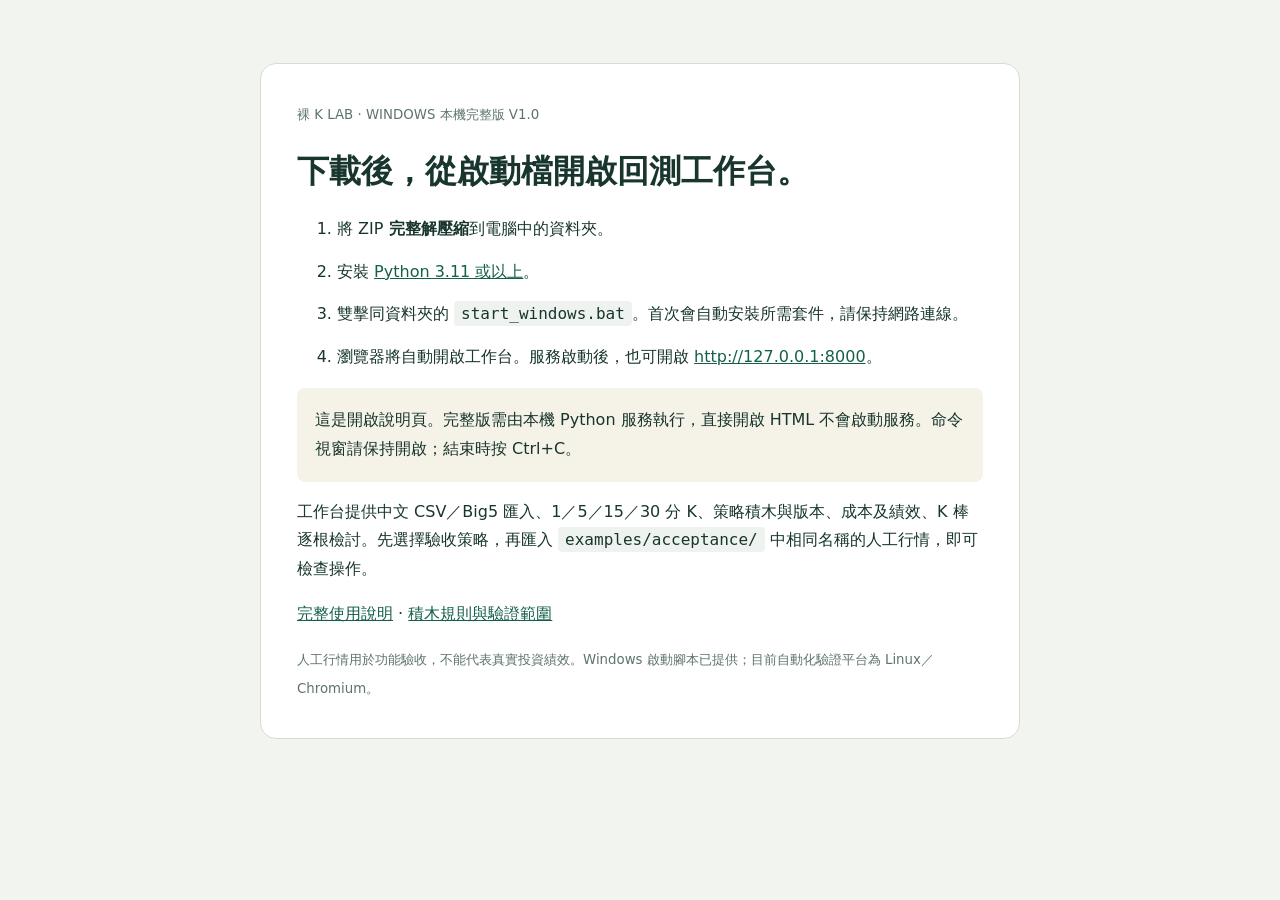
==== index.html @ 8112491f "Complete V1 backtester and provide downloadable Windows package" ====
<!doctype html>
<html lang="zh-Hant"><head><meta charset="utf-8"><meta name="viewport" content="width=device-width,initial-scale=1"><title>裸 K Lab · 開啟說明</title></head>
<body><style>
*{box-sizing:border-box}body{margin:0;background:#f2f4ef;color:#18362e;font:16px/1.8 system-ui,"Microsoft JhengHei",sans-serif}main{max-width:760px;margin:7vh auto;padding:36px;background:white;border:1px solid #d6ddd3;border-radius:16px}h1{line-height:1.35;font-size:32px}small{color:#5e746a}li{margin:14px 0}code{background:#eef3ef;padding:3px 7px;border-radius:4px}a{color:#14604b}.note{padding:18px;background:#f5f2e8;border-radius:8px}@media(max-width:600px){main{margin:16px;padding:24px}h1{font-size:26px}}
</style><main><small>裸 K LAB · WINDOWS 本機完整版 V1.0</small><h1>下載後，從啟動檔開啟回測工作台。</h1>
<ol><li>將 ZIP <strong>完整解壓縮</strong>到電腦中的資料夾。</li><li>安裝 <a href="https://www.python.org/downloads/windows/">Python 3.11 或以上</a>。</li><li>雙擊同資料夾的 <code>start_windows.bat</code>。首次會自動安裝所需套件，請保持網路連線。</li><li>瀏覽器將自動開啟工作台。服務啟動後，也可開啟 <a href="http://127.0.0.1:8000">http://127.0.0.1:8000</a>。</li></ol>
<p class="note">這是開啟說明頁。完整版需由本機 Python 服務執行，直接開啟 HTML 不會啟動服務。命令視窗請保持開啟；結束時按 Ctrl+C。</p>
<p>工作台提供中文 CSV／Big5 匯入、1／5／15／30 分 K、策略積木與版本、成本及績效、K 棒逐根檢討。先選擇驗收策略，再匯入 <code>examples/acceptance/</code> 中相同名稱的人工行情，即可檢查操作。</p>
<p><a href="README.md">完整使用說明</a> · <a href="docs/IMPLEMENTATION.md">積木規則與驗證範圍</a></p><small>人工行情用於功能驗收，不能代表真實投資績效。Windows 啟動腳本已提供；目前自動化驗證平台為 Linux／Chromium。</small>
</main></body></html>
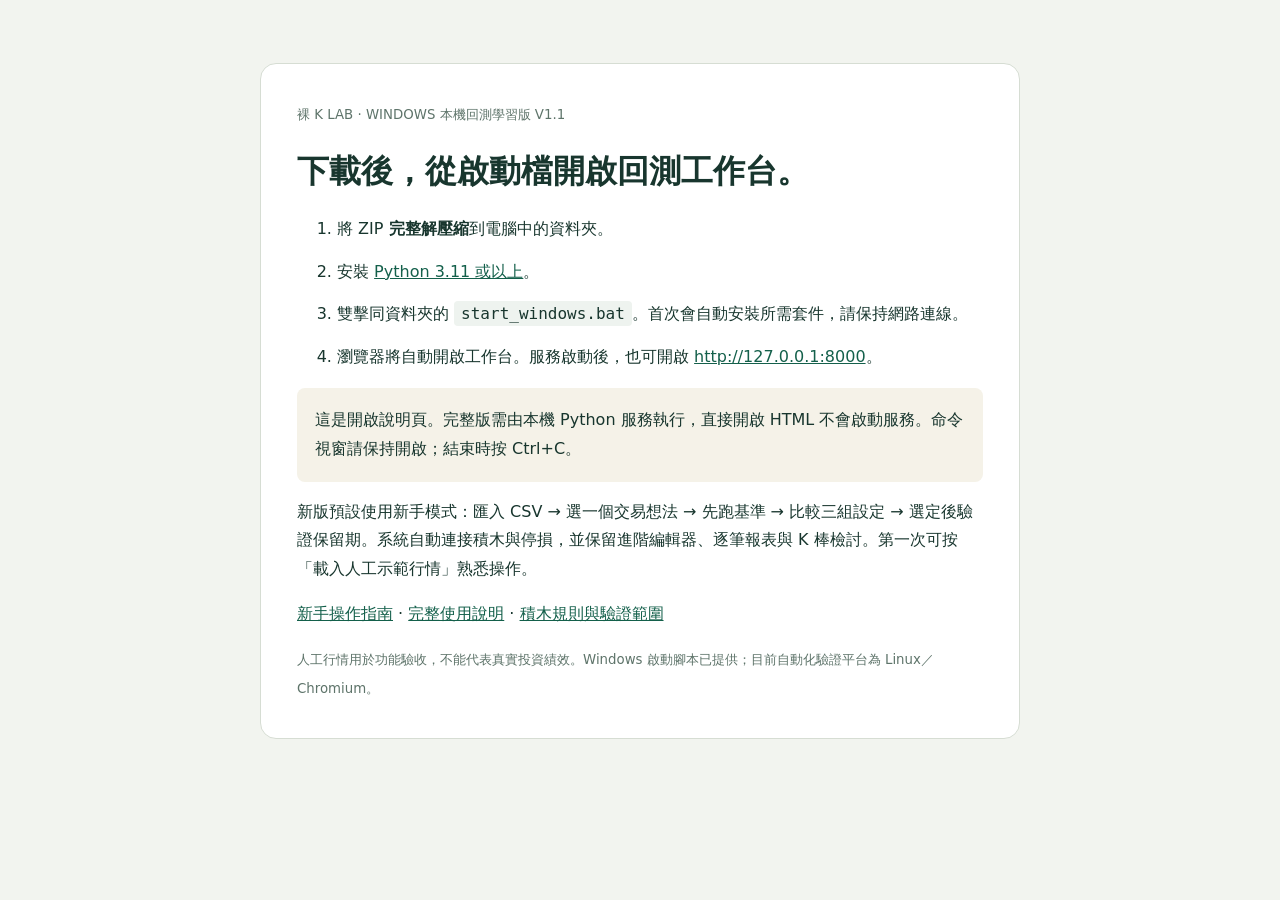
==== commit 9857e3db: "Add guided strategy learning with training comparisons and holdout validation" ====
--- a/index.html
+++ b/index.html
@@ -2,9 +2,9 @@
 <html lang="zh-Hant"><head><meta charset="utf-8"><meta name="viewport" content="width=device-width,initial-scale=1"><title>裸 K Lab · 開啟說明</title></head>
 <body><style>
 *{box-sizing:border-box}body{margin:0;background:#f2f4ef;color:#18362e;font:16px/1.8 system-ui,"Microsoft JhengHei",sans-serif}main{max-width:760px;margin:7vh auto;padding:36px;background:white;border:1px solid #d6ddd3;border-radius:16px}h1{line-height:1.35;font-size:32px}small{color:#5e746a}li{margin:14px 0}code{background:#eef3ef;padding:3px 7px;border-radius:4px}a{color:#14604b}.note{padding:18px;background:#f5f2e8;border-radius:8px}@media(max-width:600px){main{margin:16px;padding:24px}h1{font-size:26px}}
-</style><main><small>裸 K LAB · WINDOWS 本機完整版 V1.0</small><h1>下載後，從啟動檔開啟回測工作台。</h1>
+</style><main><small>裸 K LAB · WINDOWS 本機回測學習版 V1.1</small><h1>下載後，從啟動檔開啟回測工作台。</h1>
 <ol><li>將 ZIP <strong>完整解壓縮</strong>到電腦中的資料夾。</li><li>安裝 <a href="https://www.python.org/downloads/windows/">Python 3.11 或以上</a>。</li><li>雙擊同資料夾的 <code>start_windows.bat</code>。首次會自動安裝所需套件，請保持網路連線。</li><li>瀏覽器將自動開啟工作台。服務啟動後，也可開啟 <a href="http://127.0.0.1:8000">http://127.0.0.1:8000</a>。</li></ol>
 <p class="note">這是開啟說明頁。完整版需由本機 Python 服務執行，直接開啟 HTML 不會啟動服務。命令視窗請保持開啟；結束時按 Ctrl+C。</p>
-<p>工作台提供中文 CSV／Big5 匯入、1／5／15／30 分 K、策略積木與版本、成本及績效、K 棒逐根檢討。先選擇驗收策略，再匯入 <code>examples/acceptance/</code> 中相同名稱的人工行情，即可檢查操作。</p>
-<p><a href="README.md">完整使用說明</a> · <a href="docs/IMPLEMENTATION.md">積木規則與驗證範圍</a></p><small>人工行情用於功能驗收，不能代表真實投資績效。Windows 啟動腳本已提供；目前自動化驗證平台為 Linux／Chromium。</small>
+<p>新版預設使用新手模式：匯入 CSV → 選一個交易想法 → 先跑基準 → 比較三組設定 → 選定後驗證保留期。系統自動連接積木與停損，並保留進階編輯器、逐筆報表與 K 棒檢討。第一次可按「載入人工示範行情」熟悉操作。</p>
+<p><a href="docs/LEARNING_GUIDE.md">新手操作指南</a> · <a href="README.md">完整使用說明</a> · <a href="docs/IMPLEMENTATION.md">積木規則與驗證範圍</a></p><small>人工行情用於功能驗收，不能代表真實投資績效。Windows 啟動腳本已提供；目前自動化驗證平台為 Linux／Chromium。</small>
 </main></body></html>
